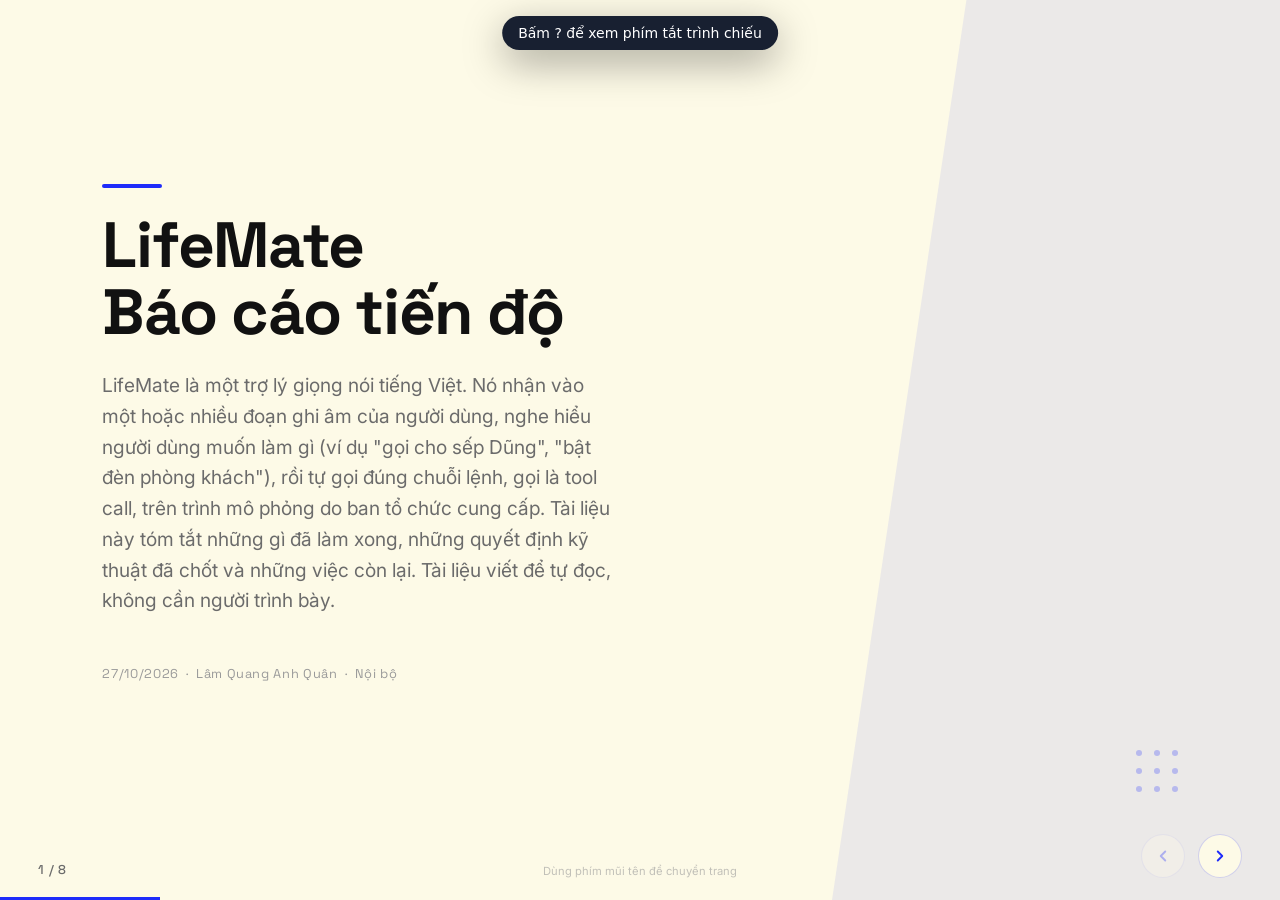
==== docs/slides/progress-2026-10-27/index.html @ 3e025b57 "docs: progress deck 2026-10-27 (blue-professional, 8 slides) with three Archify diagrams: system arc" ====
<!DOCTYPE html>
<html lang="vi">
<head>
<meta name="deck-kit-tools" content="/home/lqaq/.agents/skills/deck-kit/scripts">
  <meta charset="UTF-8">
  <meta name="viewport" content="width=device-width, initial-scale=1.0">
  <title>LifeMate: báo cáo tiến độ</title>
  <link rel="preconnect" href="https://fonts.googleapis.com">
  <link rel="preconnect" href="https://fonts.gstatic.com" crossorigin>
  <link href="https://fonts.googleapis.com/css2?family=Space+Grotesk:wght@300;400;500;600;700&family=Inter:wght@300;400;500;600&display=swap" rel="stylesheet">

  <style>
    :root {
      --bg: #fdfae7;
      --primary: #1e2bfa;
      --text: #111111;
      --text-muted: #6b6b6b;
      --text-light: #9a9a9a;
      --accent-light: rgba(30, 43, 250, 0.08);
      --accent-medium: rgba(30, 43, 250, 0.15);
      --border: rgba(30, 43, 250, 0.2);
      --card-bg: rgba(30, 43, 250, 0.04);
    }

    * {
      margin: 0;
      padding: 0;
      box-sizing: border-box;
    }

    html, body {
      width: 100%;
      height: 100%;
      overflow: hidden;
      font-family: 'Inter', sans-serif;
      background: var(--bg);
      color: var(--text);
    }

    /* Slide container */
    .deck {
      width: 100vw;
      height: 100vh;
      position: relative;
      overflow: hidden;
    }

    .slide {
      position: absolute;
      top: 0;
      left: 0;
      width: 100vw;
      height: 100vh;
      display: flex;
      flex-direction: column;
      /* Asymmetric padding: extra bottom space to clear the fixed
         slide-counter (left) and nav-controls (right). Without this,
         cards/grids that fill slide-content overlap the nav chrome. */
      padding: 3.5vw 4vw 8.5vh 4vw;
      opacity: 0;
      pointer-events: none;
      transform: translateX(40px);
      transition: opacity 0.5s ease, transform 0.5s ease;
      overflow: hidden;
    }

    .slide.active {
      opacity: 1;
      pointer-events: all;
      transform: translateX(0);
      z-index: 10;
    }

    .slide.prev {
      transform: translateX(-40px);
    }

    /* Typography */
    h1, h2, h3, h4 {
      font-family: 'Space Grotesk', sans-serif;
      font-weight: 600;
      line-height: 1.1;
      letter-spacing: -0.02em;
    }

    h1 {
      font-size: clamp(2.8rem, 5vw, 4.2rem);
      font-weight: 700;
    }

    h2 {
      font-size: clamp(1.8rem, 3vw, 2.6rem);
      margin-bottom: 1.5rem;
    }

    h3 {
      font-size: clamp(1.1rem, 1.8vw, 1.5rem);
      font-weight: 500;
      line-height: 1.3;
    }

    h4 {
      font-size: clamp(0.85rem, 1.2vw, 1rem);
      font-weight: 600;
      text-transform: uppercase;
      letter-spacing: 0.08em;
      color: var(--primary);
    }

    p, li {
      font-size: clamp(0.85rem, 1.1vw, 1.05rem);
      line-height: 1.6;
      color: var(--text-muted);
    }

    /* Slide header bar */
    .slide-header {
      display: flex;
      align-items: center;
      justify-content: space-between;
      margin-bottom: 2.5vh;
      flex-shrink: 0;
    }

    .slide-header h4 {
      margin: 0;
    }

    .slide-header .tag {
      font-family: 'Space Grotesk', sans-serif;
      font-size: 0.75rem;
      font-weight: 500;
      color: var(--primary);
      background: var(--accent-light);
      padding: 0.35rem 0.9rem;
      border-radius: 100px;
    }

    /* Slide content area */
    .slide-content {
      flex: 1;
      display: flex;
      flex-direction: column;
      min-height: 0;
    }

    /* Navigation */
    .nav-controls {
      position: fixed;
      bottom: 2.5vh;
      right: 3vw;
      display: flex;
      align-items: center;
      gap: 0.8rem;
      z-index: 100;
    }

    .nav-btn {
      width: 44px;
      height: 44px;
      border-radius: 50%;
      border: 1.5px solid var(--border);
      background: var(--bg);
      color: var(--primary);
      cursor: pointer;
      display: flex;
      align-items: center;
      justify-content: center;
      transition: all 0.2s ease;
      font-size: 1.1rem;
    }

    .nav-btn:hover {
      background: var(--primary);
      color: var(--bg);
      border-color: var(--primary);
    }

    .nav-btn:disabled {
      opacity: 0.3;
      cursor: not-allowed;
    }

    .slide-counter {
      font-family: 'Space Grotesk', sans-serif;
      font-size: 0.8rem;
      font-weight: 500;
      color: var(--text-muted);
      letter-spacing: 0.05em;
      position: fixed;
      bottom: 2.5vh;
      left: 3vw;
      z-index: 100;
    }

    .progress-bar {
      position: fixed;
      bottom: 0;
      left: 0;
      height: 3px;
      background: var(--primary);
      transition: width 0.4s ease;
      z-index: 100;
    }

    /* Decorative elements */
    .accent-line {
      width: 60px;
      height: 4px;
      background: var(--primary);
      border-radius: 2px;
      margin-bottom: 1.5rem;
    }

    .accent-dot {
      width: 8px;
      height: 8px;
      background: var(--primary);
      border-radius: 50%;
      display: inline-block;
    }

    /* ============================================================
       LAYOUT 1: Cover / Title Slide
       ============================================================ */
    .layout-cover {
      justify-content: center;
      align-items: flex-start;
      padding-left: 8vw;
    }

    .layout-cover h1 {
      max-width: 55vw;
      margin-bottom: 1.5rem;
      line-height: 1.05;
    }

    .layout-cover .subtitle {
      font-size: clamp(1rem, 1.5vw, 1.25rem);
      color: var(--text-muted);
      max-width: 40vw;
      margin-bottom: 3rem;
      font-weight: 400;
    }

    .layout-cover .meta {
      font-family: 'Space Grotesk', sans-serif;
      font-size: 0.8rem;
      color: var(--text-light);
      letter-spacing: 0.05em;
    }

    .layout-cover .cover-decoration {
      position: absolute;
      top: 0;
      right: 0;
      width: 35vw;
      height: 100vh;
      background: var(--accent-light);
      clip-path: polygon(30% 0, 100% 0, 100% 100%, 0% 100%);
    }

    .layout-cover .cover-dots {
      position: absolute;
      bottom: 12vh;
      right: 8vw;
      display: grid;
      grid-template-columns: repeat(3, 1fr);
      gap: 12px;
      opacity: 0.25;
    }

    .layout-cover .cover-dots .dot {
      width: 6px;
      height: 6px;
      background: var(--primary);
      border-radius: 50%;
    }

    /* ============================================================
       LAYOUT 2: Agenda / Table of Contents
       ============================================================ */
    .layout-agenda .agenda-grid {
      display: grid;
      grid-template-columns: repeat(2, 1fr);
      grid-template-rows: repeat(3, 1fr);
      gap: 1rem 3rem;
      margin-top: 1rem;
      flex: 1;
      min-height: 0;
    }

    .agenda-item {
      display: flex;
      gap: 1.2rem;
      align-items: center;
      padding: 1rem 1.2rem;
      border-radius: 12px;
      transition: background 0.2s ease;
      border-bottom: 1px solid var(--border);
    }

    .agenda-item:hover {
      background: var(--card-bg);
    }

    .agenda-num {
      font-family: 'Space Grotesk', sans-serif;
      font-size: 1.8rem;
      font-weight: 700;
      color: var(--primary);
      line-height: 1;
      min-width: 36px;
    }

    .agenda-item h3 {
      margin-bottom: 0.3rem;
      font-size: clamp(1rem, 1.4vw, 1.2rem);
    }

    .agenda-item p {
      font-size: clamp(0.8rem, 1vw, 0.95rem);
      line-height: 1.5;
    }

    /* ============================================================
       LAYOUT 3: Key Metrics (3 large callouts)
       Cards size to their content; the row centers vertically
       inside the remaining slide-content area.
       ============================================================ */
    .layout-metrics .slide-content {
      justify-content: flex-start;
    }

    .layout-metrics .metrics-row {
      display: grid;
      grid-template-columns: repeat(3, 1fr);
      gap: 1.5rem;
      margin-top: 0.5rem;
      align-items: stretch;
    }

    .metric-card {
      display: flex;
      flex-direction: column;
      gap: 0.7rem;
      padding: 1.5rem 1.6rem;
      border-radius: 14px;
      border: 1.5px solid var(--border);
      background: var(--card-bg);
    }

    .metric-card .metric-value {
      font-family: 'Space Grotesk', sans-serif;
      font-size: clamp(2.2rem, 3.4vw, 3rem);
      font-weight: 700;
      color: var(--primary);
      line-height: 1;
    }

    .metric-card .metric-label {
      font-size: clamp(0.95rem, 1.3vw, 1.1rem);
      font-weight: 600;
      color: var(--text);
      line-height: 1.3;
    }

    .metric-card .metric-desc {
      font-size: clamp(0.78rem, 0.95vw, 0.9rem);
      color: var(--text-muted);
      line-height: 1.5;
    }

    .metric-card .metric-supports {
      list-style: none;
      display: flex;
      flex-direction: column;
      gap: 0.45rem;
      margin: 0.2rem 0 0;
      padding: 0.7rem 0 0;
      border-top: 1px solid var(--border);
    }

    .metric-card .metric-supports li {
      font-size: clamp(0.75rem, 0.9vw, 0.85rem);
      color: var(--text-muted);
      padding-left: 1rem;
      position: relative;
      line-height: 1.45;
    }

    .metric-card .metric-supports li::before {
      content: '—';
      position: absolute;
      left: 0;
      color: var(--text-light);
    }

    .metric-card .metric-change {
      display: inline-flex;
      align-items: center;
      gap: 0.3rem;
      font-family: 'Space Grotesk', sans-serif;
      font-size: 0.78rem;
      font-weight: 600;
      margin-top: 0.3rem;
    }

    .metric-change.positive { color: #059669; }
    .metric-change.negative { color: #dc2626; }

    /* ============================================================
       LAYOUT 4: Data Dashboard (6 stat grid)
       Cells have natural height with stat at top + name + small
       context line. Grid is auto-sized; the row stays in the upper
       portion of slide-content with the bottom-padding reserved
       for nav chrome.
       ============================================================ */
    .layout-dashboard .slide-content {
      justify-content: flex-start;
    }

    .layout-dashboard .stats-grid {
      display: grid;
      grid-template-columns: repeat(3, 1fr);
      gap: 1.2rem;
      margin-top: 0.5rem;
    }

    .stat-cell {
      display: flex;
      flex-direction: column;
      gap: 0.5rem;
      padding: 1.4rem 1.5rem;
      border-radius: 12px;
      background: var(--card-bg);
      border: 1px solid var(--border);
    }

    .stat-cell .stat-top {
      display: flex;
      align-items: baseline;
      gap: 0.5rem;
    }

    .stat-cell .stat-num {
      font-family: 'Space Grotesk', sans-serif;
      font-size: clamp(1.6rem, 2.4vw, 2.1rem);
      font-weight: 700;
      color: var(--primary);
      line-height: 1;
    }

    .stat-cell .stat-unit {
      font-size: 0.8rem;
      color: var(--text-light);
      font-weight: 500;
    }

    .stat-cell .stat-name {
      font-size: clamp(0.85rem, 1vw, 0.95rem);
      color: var(--text);
      line-height: 1.35;
      font-weight: 500;
    }

    .stat-cell .stat-context {
      font-size: 0.75rem;
      color: var(--text-light);
      line-height: 1.4;
      padding-top: 0.4rem;
      border-top: 1px solid var(--border);
    }

    /* ============================================================
       LAYOUT 5: Two Column Split
       Left = numbered insight list, Right = pull-quote + supporting
       stats. Both columns size to their content with natural rhythm
       (gap-based spacing, no forced height-distribution).
       ============================================================ */
    .layout-split .slide-content {
      justify-content: flex-start;
    }

    .layout-split .split-body {
      display: grid;
      grid-template-columns: 1.05fr 1fr;
      gap: 3.5rem;
      margin-top: 0.5rem;
    }

    .split-left, .split-right {
      display: flex;
      flex-direction: column;
      gap: 1.4rem;
    }

    .split-right {
      padding-left: 2.5rem;
      border-left: 2px solid var(--border);
    }

    .insight-list {
      list-style: none;
      display: flex;
      flex-direction: column;
      gap: 1.1rem;
      margin: 0;
      counter-reset: insight;
    }

    .insight-list li {
      position: relative;
      padding-left: 2.6rem;
      font-size: clamp(0.88rem, 1.05vw, 1rem);
      color: var(--text);
      line-height: 1.55;
      counter-increment: insight;
    }

    .insight-list li::before {
      content: counter(insight, decimal-leading-zero);
      position: absolute;
      left: 0;
      top: 0;
      font-family: 'Space Grotesk', sans-serif;
      font-size: 0.78rem;
      font-weight: 600;
      color: var(--primary);
      letter-spacing: 0.05em;
      line-height: 1.7;
    }

    .split-highlight {
      font-family: 'Space Grotesk', sans-serif;
      font-size: clamp(1.15rem, 1.55vw, 1.5rem);
      font-weight: 500;
      color: var(--text);
      line-height: 1.4;
      padding: 1.3rem 1.5rem;
      background: var(--accent-light);
      border-radius: 12px;
      border-left: 4px solid var(--primary);
    }

    .split-highlight cite {
      display: block;
      margin-top: 0.7rem;
      font-style: normal;
      font-size: 0.78rem;
      font-weight: 500;
      color: var(--text-muted);
      letter-spacing: 0.04em;
      text-transform: uppercase;
    }

    .mini-stat-row {
      display: grid;
      grid-template-columns: repeat(3, 1fr);
      gap: 1rem;
      padding-top: 0.4rem;
    }

    .mini-stat {
      padding: 0.9rem 1rem;
      border-radius: 10px;
      background: var(--card-bg);
      border: 1px solid var(--border);
    }

    .mini-stat .mini-val {
      font-family: 'Space Grotesk', sans-serif;
      font-size: 1.5rem;
      font-weight: 700;
      color: var(--primary);
      line-height: 1;
    }

    .mini-stat .mini-label {
      font-size: 0.72rem;
      color: var(--text-muted);
      margin-top: 0.4rem;
      line-height: 1.35;
    }

    /* ============================================================
       LAYOUT 6: Horizontal Bar Ranking
       ============================================================ */
    .layout-bars .bars-container {
      flex: 1;
      display: flex;
      flex-direction: column;
      justify-content: center;
      gap: 0.8rem;
      margin-top: 0.5rem;
    }

    .bar-item {
      display: grid;
      grid-template-columns: minmax(180px, 30%) 1fr auto;
      align-items: center;
      gap: 1rem;
      padding: 0.6rem 0;
    }

    .bar-label {
      font-size: clamp(0.8rem, 1.1vw, 1rem);
      color: var(--text);
      font-weight: 500;
      line-height: 1.3;
    }

    .bar-track {
      height: 28px;
      background: var(--accent-light);
      border-radius: 6px;
      overflow: hidden;
      position: relative;
    }

    .bar-fill {
      height: 100%;
      background: var(--primary);
      border-radius: 6px;
      transition: width 0.8s ease;
    }

    .bar-pct {
      font-family: 'Space Grotesk', sans-serif;
      font-size: 0.95rem;
      font-weight: 600;
      color: var(--primary);
      min-width: 45px;
      text-align: right;
    }

    .bar-note {
      font-size: 0.75rem;
      color: var(--text-light);
      margin-top: 0.2rem;
    }

    /* ============================================================
       LAYOUT 7: Quote / Highlight
       ============================================================ */
    .layout-quote {
      justify-content: center;
      align-items: center;
      text-align: center;
    }

    .layout-quote .quote-mark {
      font-family: 'Space Grotesk', sans-serif;
      font-size: 8rem;
      font-weight: 700;
      color: var(--primary);
      opacity: 0.15;
      line-height: 0.5;
      margin-bottom: 1rem;
    }

    .layout-quote blockquote {
      font-family: 'Space Grotesk', sans-serif;
      font-size: clamp(1.6rem, 2.8vw, 2.4rem);
      font-weight: 500;
      line-height: 1.35;
      color: var(--text);
      max-width: 65vw;
      margin-bottom: 2rem;
    }

    .layout-quote .quote-source {
      font-size: clamp(0.85rem, 1.1vw, 1rem);
      color: var(--text-muted);
    }

    .layout-quote .quote-source strong {
      color: var(--text);
      font-weight: 600;
    }

    .layout-quote .quote-decoration {
      position: absolute;
      top: 10vh;
      left: 5vw;
      width: 80px;
      height: 80px;
      border: 2px solid var(--border);
      border-radius: 50%;
    }

    .layout-quote .quote-decoration-2 {
      position: absolute;
      bottom: 12vh;
      right: 6vw;
      width: 60px;
      height: 60px;
      background: var(--accent-light);
      border-radius: 50%;
    }

    /* ============================================================
       LAYOUT 8: Timeline / Process Flow
       ============================================================ */
    .layout-timeline .timeline-track {
      display: flex;
      gap: 1.5rem;
      flex: 1;
      align-items: center;
      justify-content: center;
      margin-top: 0.5rem;
    }

    .timeline-step {
      flex: 1;
      display: flex;
      flex-direction: column;
      align-items: center;
      text-align: center;
      position: relative;
    }

    .timeline-step:not(:last-child)::after {
      content: '';
      position: absolute;
      top: 28px;
      right: -0.75rem;
      width: 1.5rem;
      height: 2px;
      background: var(--border);
    }

    .step-circle {
      width: 56px;
      height: 56px;
      border-radius: 50%;
      background: var(--primary);
      color: var(--bg);
      display: flex;
      align-items: center;
      justify-content: center;
      font-family: 'Space Grotesk', sans-serif;
      font-size: 1.3rem;
      font-weight: 700;
      margin-bottom: 1.2rem;
      flex-shrink: 0;
    }

    .timeline-step:nth-child(2) .step-circle { opacity: 0.85; }
    .timeline-step:nth-child(3) .step-circle { opacity: 0.7; }
    .timeline-step:nth-child(4) .step-circle { opacity: 0.55; }

    .step-title {
      font-family: 'Space Grotesk', sans-serif;
      font-size: clamp(0.95rem, 1.4vw, 1.15rem);
      font-weight: 600;
      color: var(--text);
      margin-bottom: 0.4rem;
    }

    .step-desc {
      font-size: clamp(0.75rem, 1vw, 0.9rem);
      color: var(--text-muted);
      line-height: 1.5;
      max-width: 220px;
    }

    /* ============================================================
       LAYOUT 9: Detailed Analysis (bullets with sub-items)
       ============================================================ */
    .layout-detail .detail-body {
      display: grid;
      grid-template-columns: repeat(2, 1fr);
      gap: 2rem 3rem;
      flex: 1;
      margin-top: 0.5rem;
      overflow: hidden;
    }

    .detail-col {
      display: flex;
      flex-direction: column;
      gap: 1.2rem;
    }

    .detail-block {
      padding: 1rem 1.2rem;
      border-radius: 10px;
      background: var(--card-bg);
      border: 1px solid var(--border);
    }

    .detail-block h3 {
      font-size: clamp(0.95rem, 1.3vw, 1.1rem);
      margin-bottom: 0.6rem;
      color: var(--text);
    }

    .detail-block ul {
      list-style: none;
      margin: 0;
      padding: 0;
    }

    .detail-block ul li {
      position: relative;
      padding-left: 1.1rem;
      padding-bottom: 0.4rem;
      font-size: clamp(0.78rem, 1vw, 0.9rem);
      line-height: 1.5;
    }

    .detail-block ul li::before {
      content: '';
      position: absolute;
      left: 0;
      top: 0.55rem;
      width: 5px;
      height: 5px;
      border-radius: 50%;
      background: var(--primary);
    }

    .detail-block ul li:last-child {
      padding-bottom: 0;
    }

    /* ============================================================
       LAYOUT 10: Closing / CTA
       ============================================================ */
    .layout-closing {
      justify-content: center;
      align-items: center;
      text-align: center;
    }

    .layout-closing h1 {
      margin-bottom: 1rem;
    }

    .layout-closing .closing-sub {
      font-size: clamp(1rem, 1.5vw, 1.3rem);
      color: var(--text-muted);
      max-width: 45vw;
      margin-bottom: 2.5rem;
    }

    .layout-closing .cta-btn {
      display: inline-block;
      font-family: 'Space Grotesk', sans-serif;
      font-size: 0.95rem;
      font-weight: 600;
      color: var(--bg);
      background: var(--primary);
      padding: 0.9rem 2.2rem;
      border-radius: 100px;
      text-decoration: none;
      letter-spacing: 0.02em;
      transition: transform 0.2s ease, box-shadow 0.2s ease;
    }

    .layout-closing .cta-btn:hover {
      transform: translateY(-2px);
      box-shadow: 0 8px 24px rgba(30, 43, 250, 0.25);
    }

    .layout-closing .closing-contact {
      margin-top: 3rem;
      font-size: 0.85rem;
      color: var(--text-light);
    }

    .layout-closing .closing-decoration {
      position: absolute;
      top: 50%;
      left: 50%;
      transform: translate(-50%, -50%);
      width: 500px;
      height: 500px;
      border: 1px solid var(--border);
      border-radius: 50%;
      opacity: 0.4;
      pointer-events: none;
    }

    .layout-closing .closing-decoration-2 {
      position: absolute;
      top: 50%;
      left: 50%;
      transform: translate(-50%, -50%);
      width: 360px;
      height: 360px;
      border: 1px solid var(--border);
      border-radius: 50%;
      opacity: 0.3;
      pointer-events: none;
    }

    /* Keyboard hint */
    .keyboard-hint {
      position: fixed;
      bottom: 2.5vh;
      left: 50%;
      transform: translateX(-50%);
      font-size: 0.7rem;
      color: var(--text-light);
      z-index: 100;
      opacity: 0.6;
    }

    /* Responsive adjustments for very small heights */
    @media (max-height: 700px) {
      .slide { padding: 2.5vh 3vw; }
      .layout-agenda .agenda-grid { gap: 0.8rem 2rem; }
      .agenda-item { padding: 0.8rem; }
      .metric-card { padding: 1rem; }
      .layout-bars .bars-container { gap: 0.5rem; }
      .bar-item { padding: 0.4rem 0; }
      .detail-block { padding: 0.8rem 1rem; }
    }

    /* Diagram slides: an embedded Archify page inside a card, same border/radius as metric cards */
    .layout-diagram .diagram-body {
      flex: 1;
      display: grid;
      grid-template-columns: 1.45fr 2.55fr;
      gap: 1.5rem;
      min-height: 0;
      margin-top: 0.3rem;
    }
    .layout-diagram .diagram-notes {
      display: flex;
      flex-direction: column;
      gap: 0.9rem;
      min-height: 0;
      overflow: hidden;
    }
    .layout-diagram .diagram-notes .detail-block { padding: 0.9rem 1.1rem; }
    .layout-diagram .diagram-notes h3 { margin: 0 0 0.35rem; }
    .layout-diagram .diagram-notes ul { margin: 0; padding-left: 1.1rem; }
    .layout-diagram .diagram-notes li { font-size: 0.88rem; line-height: 1.55; color: var(--text-muted); margin-bottom: 0.45rem; }
    .layout-diagram .diagram-notes p { font-size: 0.88rem; line-height: 1.55; color: var(--text-muted); margin: 0 0 0.5rem; }
    .layout-diagram .diagram-frame {
      border-radius: 14px;
      border: 1.5px solid var(--border);
      background: #fff;
      overflow: hidden;
      min-height: 0;
      display: flex;
      flex-direction: column;
    }
    .layout-diagram .diagram-frame .frame-scale { flex: 1; position: relative; min-height: 0; overflow: hidden; }
    /* Zoom the embedded page out so the whole diagram fits the card (page renders at 1/0.72 size, then scaled down). */
    .layout-diagram .diagram-frame iframe {
      position: absolute; top: 0; left: 0;
      --z: 0.72;
      width: calc(100% / var(--z)); height: calc(100% / var(--z));
      border: 0; transform: scale(var(--z)); transform-origin: top left;
    }
    .layout-diagram .diagram-caption {
      font-family: 'Space Grotesk', sans-serif;
      font-size: 0.72rem;
      letter-spacing: 0.06em;
      text-transform: uppercase;
      color: var(--primary);
      padding: 0.5rem 0.9rem;
      border-top: 1.5px solid var(--border);
      background: var(--card-bg);
    }
  </style>
</head>
<body>

  <div class="deck">

    <!-- SLIDE 1: Bìa -->
    <div class="slide layout-cover active" data-title="Bìa" data-sec="Mở đầu">
      <div class="cover-decoration"></div>
      <div class="cover-dots">
        <div class="dot"></div><div class="dot"></div><div class="dot"></div>
        <div class="dot"></div><div class="dot"></div><div class="dot"></div>
        <div class="dot"></div><div class="dot"></div><div class="dot"></div>
      </div>
      <div class="accent-line"></div>
      <h1>LifeMate<br>Báo cáo tiến độ</h1>
      <p class="subtitle">LifeMate là một trợ lý giọng nói tiếng Việt. Nó nhận vào một hoặc nhiều đoạn ghi âm của người dùng, nghe hiểu người dùng muốn làm gì (ví dụ "gọi cho sếp Dũng", "bật đèn phòng khách"), rồi tự gọi đúng chuỗi lệnh, gọi là tool call, trên trình mô phỏng do ban tổ chức cung cấp. Tài liệu này tóm tắt những gì đã làm xong, những quyết định kỹ thuật đã chốt và những việc còn lại. Tài liệu viết để tự đọc, không cần người trình bày.</p>
      <p class="meta">27/10/2026 &nbsp;&middot;&nbsp; Lâm Quang Anh Quân &nbsp;&middot;&nbsp; Nội bộ</p>
      <aside class="notes">Deck để đọc. Ba sơ đồ trong deck là trang HTML tương tác: cuộn, click vào ô để xem mã nguồn, nút Live/Still để tắt chuyển động.</aside>
    </div>

    <!-- SLIDE 2: Tóm tắt -->
    <div class="slide layout-metrics" data-title="Tóm tắt tình hình" data-sec="Mở đầu">
      <div class="slide-header">
        <h4>Tóm tắt</h4>
        <span class="tag">Tình hình đến 27/10</span>
      </div>
      <div class="slide-content">
        <h2>Phần mềm đã chạy được trọn vẹn từ đầu đến cuối; những việc cần máy có GPU thì chưa làm</h2>
        <div class="metrics-row">
          <div class="metric-card">
            <div class="metric-value">100 / 100</div>
            <div class="metric-label">Điểm bài chạy thử (smoke test) với mô hình ngôn ngữ giả</div>
            <div class="metric-desc">Chúng tôi đã cho 30 mẫu chạy qua toàn bộ đường ống: đọc dữ liệu, dựng lời nhắc (prompt), gọi tool trên trình mô phỏng, rồi chấm điểm. Ở bước này mô hình ngôn ngữ được thay bằng một "mô hình giả" luôn trả lời đúng đáp án. Kết quả 100 điểm chứng minh mọi đoạn ống nối với nhau không rò rỉ; nó chưa nói gì về chất lượng của mô hình thật.</div>
            <ul class="metric-supports">
              <li>171 bài kiểm thử tự động chạy xanh trên máy thường, không cần GPU.</li>
              <li>Cách chấm điểm được viết lại giống hệt ban tổ chức: so khớp trạng thái cuối (hash) và độ trùng của các tool call (F1).</li>
              <li>Mỗi mẫu chạy đều được ghi lại đầy đủ: từng bước suy nghĩ, thời gian, số token.</li>
            </ul>
            <div class="metric-change positive"><span>&#10003;</span> Đã xong và đã gộp vào nhánh chính của kho mã</div>
          </div>
          <div class="metric-card">
            <div class="metric-value">2 mô hình</div>
            <div class="metric-label">Đã chọn xong và ghim đúng phiên bản</div>
            <div class="metric-desc">Phần "nghe" dùng PhoWhisper-medium, một mô hình nhận dạng giọng nói (ASR) được huấn luyện riêng cho tiếng Việt, cỡ 0,77 tỷ tham số. Phần "hiểu và quyết định" dùng Qwen3-4B-Instruct-2507, một mô hình ngôn ngữ lớn (LLM) cỡ 4,02 tỷ tham số. Cộng lại dưới mức trần 6 tỷ tham số mà luật thi cho phép.</div>
            <ul class="metric-supports">
              <li>Cả hai đều có giấy phép mã nguồn mở, dùng được trong cuộc thi.</li>
              <li>Chọn bản LLM không có chế độ "suy nghĩ dài" để thời gian trả lời đoán trước được và giữ dưới 30 giây mỗi mẫu.</li>
              <li>Đã khoanh vùng hai mô hình ASR nhỏ hơn làm phương án dự phòng, sẽ so sánh khi có GPU.</li>
            </ul>
            <div class="metric-change positive"><span>&#10003;</span> Lý do chọn ghi đầy đủ trong tài liệu docs/approach.md</div>
          </div>
          <div class="metric-card">
            <div class="metric-value">0 lần</div>
            <div class="metric-label">Số lần đã chạy thật trên máy có GPU</div>
            <div class="metric-desc">Máy phát triển hiện tại không có GPU, nên tất cả những gì liên quan đến mô hình thật mới chỉ được viết, chưa được chạy. Cụ thể là: script huấn luyện, notebook cho Kaggle và Colab, hồ sơ cấu hình cho máy thuê RunPod, và Dockerfile để đóng gói nộp bài. Tất cả đã qua kiểm thử ở mức "không có GPU", nhưng chưa có lần nào chạy với mô hình thật.</div>
            <ul class="metric-supports">
              <li>Chưa đo thời gian nghe thật của ASR và số token của lời nhắc trên dữ liệu thật.</li>
              <li>Chưa huấn luyện thêm (fine-tune) mô hình ngôn ngữ lần nào.</li>
              <li>Chưa build Docker và chưa nộp bài trên tập public test.</li>
            </ul>
            <div class="metric-change negative"><span>&#8226;</span> Hạn nộp public test là ngày 05/11</div>
          </div>
        </div>
      </div>
      <aside class="notes">Ba con số quan trọng nhất: đường ống đã chạy được, mô hình đã chọn, GPU chưa chạy.</aside>
    </div>

    <!-- SLIDE 3: Sơ đồ toàn hệ thống -->
    <div class="slide layout-diagram" data-title="Toàn hệ thống" data-sec="Kiến trúc">
      <div class="slide-header">
        <h4>Kiến trúc</h4>
        <span class="tag">Sơ đồ 1 / 3</span>
      </div>
      <div class="slide-content">
        <h2>Toàn hệ thống gồm ba vùng việc, và một trình mô phỏng của ban tổ chức nằm ở giữa</h2>
        <div class="diagram-body">
          <div class="diagram-notes">
            <div class="detail-block">
              <h3>Sơ đồ này nói gì</h3>
              <p>Mỗi ô là một thành phần phần mềm, màu ô cho biết vai trò (chú thích màu nằm ở cuối sơ đồ). Mũi tên nối hai ô có nghĩa là "ô này gọi ô kia", không phải hướng dữ liệu chảy. Ví dụ mũi tên từ Agent đến ASR nghĩa là Agent gọi ASR để nhờ chuyển âm thanh thành chữ, rồi nhận chữ về; ASR không tự chạy.</p>
              <ul>
                <li><strong>Vùng "Pha chạy" (khung trên):</strong> đây là đường đi khi chấm bài. Dữ liệu của ban tổ chức đi vào qua CLI (lệnh chạy từ dòng lệnh), Factory lắp ráp các bộ phận theo file cấu hình, Runner lặp qua từng mẫu, Agent xử lý một mẫu, và RunStore ghi kết quả ra đĩa. Ba ô phía trên (PromptBuilder, ASR, LLM) là công cụ mà Agent gọi.</li>
                <li><strong>Ô "ToolEnv" (giữa, màu đỏ):</strong> trình mô phỏng của ban tổ chức, nơi các lệnh như "gọi điện", "bật đèn" được thực thi giả lập. Với mỗi mẫu, chúng tôi mở một bản mô phỏng mới tinh và luôn kiểm tra tính hợp lệ (validate) trước khi gọi thật (call), đúng như luật thi.</li>
                <li><strong>Vùng "Pha huấn luyện" (dưới trái):</strong> các bước tạo dữ liệu và huấn luyện thêm mô hình. Vùng này dùng lại chính mã của pha chạy để chấm điểm, nên kết quả huấn luyện và kết quả chấm bài luôn nhất quán.</li>
                <li><strong>Vùng "Nộp bài" (dưới phải):</strong> Docker lấy trọng số mô hình đã chọn và trọng số gốc từ Hugging Face, đóng gói lại để chạy hoàn toàn ngoại tuyến.</li>
              </ul>
            </div>
          </div>
          <div class="diagram-frame">
            <div class="frame-scale"><iframe src="diagrams/system.html" title="Sơ đồ toàn hệ thống LifeMate" loading="eager"></iframe></div>
            <div class="diagram-caption">Sơ đồ kiến trúc dựng từ mã nguồn tại commit 46c8923. Click vào một ô để xem file và dòng mã. Mở diagrams/system.html để xem toàn màn hình.</div>
          </div>
        </div>
      </div>
      <aside class="notes">Sơ đồ tương tác. Trong deck nó bị thu nhỏ; mở file diagrams/system.html để xem rộng hơn.</aside>
    </div>

    <!-- SLIDE 4: Một mẫu chạy qua Agent -->
    <div class="slide layout-diagram" data-title="Một mẫu chạy qua Agent" data-sec="Kiến trúc">
      <div class="slide-header">
        <h4>Pha chạy</h4>
        <span class="tag">Sơ đồ 2 / 3</span>
      </div>
      <div class="slide-content">
        <h2>Một mẫu đi từ file âm thanh đến danh sách tool call như thế nào</h2>
        <div class="diagram-body">
          <div class="diagram-notes">
            <div class="detail-block">
              <h3>Đọc sơ đồ từ trái sang phải, theo ba giai đoạn</h3>
              <p>Mỗi làn ngang là một thành phần; mỗi ô là một bước. Đường đậm là đường đi chính của một mẫu.</p>
              <ul>
                <li><strong>Giai đoạn 1, chuẩn bị:</strong> Runner mở một trình mô phỏng (ToolEnv) mới cho mẫu này. ASR nghe tất cả các file âm thanh của mẫu và chuyển thành chữ. PromptBuilder gom ba thứ thành một lời nhắc (prompt) cho LLM: bản mô tả các tool mà mô phỏng cho phép (đã rút gọn vì bản gốc rất dài), ngữ cảnh của mẫu (danh bạ, thiết bị trong nhà), và lịch sử hội thoại. Lời nhắc phải dưới 16.000 token, nếu vượt thì tự động rút bớt.</li>
                <li><strong>Giai đoạn 2, vòng lặp (thường 3 đến 6 lần):</strong> LLM đọc lời nhắc và trả về đúng một đoạn JSON theo khuôn mẫu định sẵn, mô tả tool cần gọi và tham số. Agent đọc JSON đó. Trước khi gọi mô phỏng, GuardChain (chuỗi bốn bộ chặn) kiểm tra: tool có được phép không, tham số có đúng kiểu không, có gọi trùng lệnh ghi không, có hỏi người dùng rồi mà vẫn làm tiếp không. Nếu bị chặn, Agent báo lỗi lại cho LLM để nó sửa, không chạm vào mô phỏng. Nếu qua, ToolEnv thực thi và trả kết quả; kết quả được ghép vào hội thoại rồi hỏi LLM bước tiếp theo.</li>
                <li><strong>Giai đoạn 3, kết thúc:</strong> khi LLM trả "done" (hoặc gọi tool hỏi người dùng), Agent lấy từ ToolEnv danh sách tool call đã thực hiện và mã băm trạng thái cuối, gói lại thành SampleResult. Runner ghi nó vào trace.jsonl; cuối cùng toàn bộ trace được gom thành file nộp bài submission.jsonl.</li>
              </ul>
            </div>
          </div>
          <div class="diagram-frame">
            <div class="frame-scale"><iframe style="--z: 0.6" src="diagrams/agent.html" title="Workflow một mẫu chạy qua Agent" loading="eager"></iframe></div>
            <div class="diagram-caption">Sơ đồ workflow, mỗi làn ngang là một thành phần. Mở diagrams/agent.html để xem toàn màn hình.</div>
          </div>
        </div>
      </div>
      <aside class="notes">Nhấn mạnh: guided decoding nên LLM luôn trả JSON hợp lệ; guard chặn trước khi chạm vào simulator. Budget kiểm tra token và 30 giây trước mỗi lần gọi LLM.</aside>
    </div>

    <!-- SLIDE 5: Pha huấn luyện -->
    <div class="slide layout-diagram" data-title="Pha huấn luyện" data-sec="Kiến trúc">
      <div class="slide-header">
        <h4>Pha huấn luyện</h4>
        <span class="tag">Sơ đồ 3 / 3</span>
      </div>
      <div class="slide-content">
        <h2>Huấn luyện thêm mô hình ngôn ngữ theo bảy bước, chọn bản tốt nhất bằng điểm thi thật</h2>
        <div class="diagram-body">
          <div class="diagram-notes">
            <div class="detail-block">
              <h3>Bảy bước trong sơ đồ</h3>
              <ul>
                <li><strong>data:</strong> từ danh sách mẫu huấn luyện đã chia sẵn, sft_data dựng từng cặp "lời nhắc → tool call đúng". Mỗi đáp án được phát lại qua trình mô phỏng để chắc chắn nó thực sự chạy được, không phải chỉ đúng trên giấy.</li>
                <li><strong>train:</strong> huấn luyện bằng QLoRA, nghĩa là nén mô hình gốc xuống 4 bit và chỉ học thêm một lớp nhỏ gắn bên cạnh, nên vừa với GPU T4 miễn phí của Kaggle. Hàm mất mát (loss) chỉ tính trên phần trả lời của trợ lý, không tính trên lời nhắc. Cứ một số bước lại lưu checkpoint để Kaggle hết giờ thì chạy tiếp.</li>
                <li><strong>select và merge:</strong> lấy hai checkpoint có loss thấp nhất trên tập kiểm tra, gộp mỗi bản với mô hình gốc thành một mô hình hoàn chỉnh.</li>
                <li><strong>eval:</strong> với mỗi mô hình gộp, chạy Agent thật trên hai tập kiểm tra (val_seen gồm người dùng đã gặp, val_unseen gồm người dùng chưa gặp) và lấy điểm thi thật. Lý do: loss thấp không đảm bảo điểm cao, vì điểm thi đo trạng thái cuối và tool call chứ không đo xác suất từng từ.</li>
                <li><strong>choose và register:</strong> chọn bản có điểm val_unseen cao nhất, ghi vào sổ đăng ký mô hình kèm cấu hình, điểm số và nhật ký huấn luyện để sau này tra lại được.</li>
              </ul>
              <p><strong>Kế hoạch hai phiên bản:</strong> v1 học trên chữ chuẩn do ban tổ chức cung cấp để học cách gọi tool. v2 học trên chữ do ASR nghe thật, để LLM quen với lỗi nghe (ví dụ "Sếp Dũng" bị nghe thành "Sếp Dung" thì vẫn tìm đúng người). Chỉ huấn luyện thêm ASR nếu sau v2 vẫn mất từ 3 điểm trở lên vì nghe sai.</p>
            </div>
          </div>
          <div class="diagram-frame">
            <div class="frame-scale"><iframe src="diagrams/train.html" title="Workflow pha huấn luyện LLM" loading="eager"></iframe></div>
            <div class="diagram-caption">Workflow của lifemate.train.llm_pipeline; sau mỗi bước ghi tiến độ nên chạy lại được từ chỗ dừng. Mở diagrams/train.html để xem toàn màn hình.</div>
          </div>
        </div>
      </div>
      <aside class="notes">Pipeline ghi pipeline_progress.json sau mỗi stage nên Kaggle hết giờ thì chạy lại từ chỗ dừng.</aside>
    </div>

    <!-- SLIDE 6: Mô hình và quyết định -->
    <div class="slide layout-detail" data-title="Mô hình đã chọn" data-sec="Quyết định">
      <div class="slide-header">
        <h4>Quyết định kỹ thuật</h4>
        <span class="tag">Mô hình và lý do</span>
      </div>
      <div class="slide-content">
        <h2>Chọn mô hình theo ba tiêu chí: vừa luật thi, chạy kịp 30 giây mỗi mẫu, giấy phép sạch</h2>
        <div class="detail-body">
          <div class="detail-col">
            <div class="detail-block">
              <h3>Phần nghe: PhoWhisper-medium của VinAI</h3>
              <ul>
                <li>Đây là bản Whisper được huấn luyện lại riêng cho tiếng Việt, cỡ 0,77 tỷ tham số, giấy phép BSD-3 cho phép dùng tự do.</li>
                <li>Chúng tôi đã đo toàn bộ 6.969 file âm thanh của ban tổ chức: tất cả đều 16 kHz, một kênh, file dài nhất 22 giây. Whisper xử lý từng cửa sổ 30 giây nên không cần cắt khúc hay chuyển đổi định dạng gì thêm.</li>
                <li>Chạy qua thư viện transformers chuẩn, không cần mã tùy biến, nên dễ đóng gói vào Docker.</li>
              </ul>
            </div>
            <div class="detail-block">
              <h3>Phần hiểu và quyết định: Qwen3-4B-Instruct-2507</h3>
              <ul>
                <li>Mô hình ngôn ngữ 4,02 tỷ tham số, giấy phép Apache-2.0, gọi tool tốt và đọc tiếng Việt ổn.</li>
                <li>Chọn bản không có chế độ "suy nghĩ dài" vì ba lý do: thời gian trả lời đoán trước được; phần suy nghĩ không bị ép theo khuôn JSON nên dễ lan man; và dữ liệu huấn luyện của ta không có đoạn suy nghĩ nào để mô hình bắt chước.</li>
                <li>Chạy bằng vLLM với kỹ thuật guided decoding, tức là ép mô hình chỉ được sinh ra JSON đúng khuôn đã khai báo, nên không bao giờ trả về chữ rác.</li>
              </ul>
            </div>
            <div class="detail-block">
              <h3>Phương án dự phòng, sẽ so sánh khi có GPU</h3>
              <ul>
                <li>Qwen3.5-4B: 4,66 tỷ tham số vì có thêm phần nhìn ảnh mà ta không dùng; cần hỏi ban tổ chức xem phần đó có bị tính vào giới hạn không.</li>
                <li>ChunkFormer-CTC-large-vie (110 triệu tham số) và VieGem-ASR (360 triệu): nghe nhanh hơn PhoWhisper nhiều lần nhưng giấy phép chỉ cho dùng phi thương mại, cũng cần hỏi ban tổ chức.</li>
              </ul>
            </div>
          </div>
          <div class="detail-col">
            <div class="detail-block">
              <h3>Những gì đã có sẵn trong mã nguồn</h3>
              <ul>
                <li>Một lệnh chạy duy nhất dùng được trên mọi loại máy: máy phát triển (với mô hình giả), Kaggle, Colab, máy thuê RunPod, và trong Docker. Chỉ cần đổi hồ sơ cấu hình trong thư mục configs/env.</li>
                <li>Bộ chấm điểm viết lại giống ban tổ chức, bộ kiểm tra file nộp bài trước khi nộp, và lệnh in báo cáo dạng bảng cùng biểu đồ loss khi huấn luyện.</li>
                <li>Notebook huấn luyện cho Kaggle và Colab, cùng một script cài đặt một lệnh cho máy thuê RunPod.</li>
              </ul>
            </div>
            <div class="detail-block">
              <h3>Các luật an toàn đang được giữ nghiêm</h3>
              <ul>
                <li>Dữ liệu cuộc thi và kết quả chạy nằm ngoài git; kho GitHub để ở chế độ riêng tư cho đến khi cuộc thi kết thúc.</li>
                <li>Không bao giờ đọc trực tiếp file trạng thái của trình mô phỏng, ngoài đúng một chỗ trong mã được phép.</li>
                <li>Không dùng tập public test để tạo dữ liệu học; token Hugging Face chỉ đọc lúc chạy, không ghi ra file hay log.</li>
              </ul>
            </div>
            <div class="detail-block">
              <h3>Những việc cố ý không làm, và vì sao</h3>
              <ul>
                <li>Không chuẩn hóa chữ (đổi số thành chữ, bỏ dấu câu) vì cả ASR lẫn LLM đều nhắm tới đúng nguyên văn mà ban tổ chức ghi; chuẩn hóa chỉ thêm một chỗ có thể lệch.</li>
                <li>Không viết script sinh giọng nói tổng hợp để huấn luyện ASR cho đến khi số đo cho thấy ASR thực sự là chỗ mất điểm.</li>
              </ul>
            </div>
          </div>
        </div>
      </div>
      <aside class="notes">Nếu người đọc chỉ xem một slide về lý do, là slide này.</aside>
    </div>

    <!-- SLIDE 7: Việc tiếp theo -->
    <div class="slide layout-timeline" data-title="Việc tiếp theo" data-sec="Kế hoạch">
      <div class="slide-header">
        <h4>Kế hoạch</h4>
        <span class="tag">Từ giờ đến 05/11</span>
      </div>
      <div class="slide-content">
        <h2>Bốn việc còn lại phải làm theo đúng thứ tự này, và tất cả đều cần một máy có GPU</h2>
        <div class="timeline-track">
          <div class="timeline-step">
            <div class="step-circle">1</div>
            <div class="step-title">Chạy thật với vLLM lần đầu</div>
            <div class="step-desc">Thuê một máy RunPod có GPU hoặc dùng Kaggle, rồi chạy 30 mẫu thử với mô hình thật. Mục tiêu là lấy số đo: ASR nghe mất bao lâu, lời nhắc dài bao nhiêu token, và 95% số mẫu chạy trong bao nhiêu giây so với mức trần 30 giây. Chưa cần điểm cao, chỉ cần biết hệ thống có kịp giờ hay không.</div>
          </div>
          <div class="timeline-step">
            <div class="step-circle">2</div>
            <div class="step-title">Huấn luyện thêm LLM, bản v1</div>
            <div class="step-desc">Chạy notebook Kaggle lần đầu tiên; có thể phải ghim lại phiên bản của thư viện unsloth và trl nếu bản mới nhất không tương thích. Kết quả là điểm trên tập val_unseen, dùng làm mốc để so với mô hình gốc chưa huấn luyện: nếu điểm không tăng thì phải xem lại dữ liệu trước khi đi tiếp.</div>
          </div>
          <div class="timeline-step">
            <div class="step-circle">3</div>
            <div class="step-title">Bản v2 trên chữ ASR nghe thật, rồi đo lại</div>
            <div class="step-desc">Huấn luyện lại trên chữ do ASR nghe thật thay vì chữ chuẩn, để mô hình chịu được lỗi nghe. Sau đó mới quyết định có cần huấn luyện thêm ASR không, dựa vào hai con số: số điểm mất vì nghe sai, và tỷ lệ nghe sai tên người, tên thiết bị. Làm đúng thứ tự này để không tốn công sửa ASR nếu LLM đã tự bù được.</div>
          </div>
          <div class="timeline-step">
            <div class="step-circle">4</div>
            <div class="step-title">Đóng gói Docker và nộp public test</div>
            <div class="step-desc">Nướng trọng số mô hình vào ảnh Docker, chạy thử ở chế độ hoàn toàn ngoại tuyến (--network none) đúng như lúc chấm, kiểm tra file nộp bài, rồi nộp trước ngày 05/11. Song song, gửi câu hỏi cho ban tổ chức về cách đếm tham số của mô hình có phần nhìn ảnh và về giấy phép phi thương mại.</div>
          </div>
        </div>
      </div>
      <aside class="notes">Thứ tự này cố định: đo trước, sửa sau. Không fine-tune ASR trước khi có số đo của LLM v2.</aside>
    </div>

    <!-- SLIDE 8: Kết -->
    <div class="slide layout-closing" data-title="Kết" data-sec="Kết">
      <div class="closing-decoration"></div>
      <div class="closing-decoration-2"></div>
      <div class="accent-line" style="margin: 0 auto 1.5rem;"></div>
      <h1>Muốn đọc sâu hơn thì xem ở đâu</h1>
      <p class="closing-sub">Mọi quyết định kỹ thuật và lý do đằng sau nằm trong hai tài liệu của kho mã: docs/approach.md (cách tiếp cận, chọn mô hình, kế hoạch huấn luyện và lập luận từ gốc) và docs/SPEC.md (đặc tả chi tiết từng thành phần). Người mới nên bắt đầu từ AGENTS.md, file đó ghi thứ tự đọc và các luật bắt buộc. Ba sơ đồ trong deck này mở được riêng, toàn màn hình, trong thư mục diagrams/.</p>
      <a href="#" class="cta-btn">Kho mã: awun0105/JSON-lifemate (riêng tư)</a>
      <p class="closing-contact">Cập nhật 27/10/2026 &nbsp;&middot;&nbsp; Lâm Quang Anh Quân</p>
      <aside class="notes">Kho mã đang riêng tư; chia sẻ deck này kèm quyền xem kho nếu người đọc cần đối chiếu mã.</aside>
    </div>

  </div>

  <!-- Navigation -->
  <div class="slide-counter"><span id="current">1</span> / <span id="total">8</span></div>
  <div class="keyboard-hint">Dùng phím mũi tên để chuyển trang</div>
  <div class="progress-bar" id="progress"></div>
  <div class="nav-controls">
    <button class="nav-btn" id="prevBtn" onclick="changeSlide(-1)" aria-label="Previous slide">
      <svg width="18" height="18" viewBox="0 0 24 24" fill="none" stroke="currentColor" stroke-width="2.5" stroke-linecap="round" stroke-linejoin="round"><polyline points="15 18 9 12 15 6"></polyline></svg>
    </button>
    <button class="nav-btn" id="nextBtn" onclick="changeSlide(1)" aria-label="Next slide">
      <svg width="18" height="18" viewBox="0 0 24 24" fill="none" stroke="currentColor" stroke-width="2.5" stroke-linecap="round" stroke-linejoin="round"><polyline points="9 18 15 12 9 6"></polyline></svg>
    </button>
  </div>

  <script>
    const slides = document.querySelectorAll('.slide');
    const currentEl = document.getElementById('current');
    const totalEl = document.getElementById('total');
    const progressEl = document.getElementById('progress');
    const prevBtn = document.getElementById('prevBtn');
    const nextBtn = document.getElementById('nextBtn');

    let current = 0;
    // deck-kit.js reads this to drive notes, menu, deep links and print.
    window.deckAdapter = { go: (i) => { current = i; updateSlide(); }, index: () => current };
    const total = slides.length;
    totalEl.textContent = total;

    function updateSlide() {
      slides.forEach((slide, i) => {
        slide.classList.remove('active', 'prev');
        if (i === current) {
          slide.classList.add('active');
        } else if (i < current) {
          slide.classList.add('prev');
        }
      });
      currentEl.textContent = current + 1;
      progressEl.style.width = ((current + 1) / total * 100) + '%';
      prevBtn.disabled = current === 0;
      nextBtn.disabled = current === total - 1;
    }

    function changeSlide(dir) {
      const next = current + dir;
      if (next >= 0 && next < total) {
        current = next;
        updateSlide();
      }
    }

    document.addEventListener('keydown', (e) => {
      if (e.key === 'ArrowRight' || e.key === ' ' || e.key === 'PageDown') {
        e.preventDefault();
        changeSlide(1);
      } else if (e.key === 'ArrowLeft' || e.key === 'PageUp') {
        e.preventDefault();
        changeSlide(-1);
      } else if (e.key === 'Home') {
        e.preventDefault();
        current = 0;
        updateSlide();
      } else if (e.key === 'End') {
        e.preventDefault();
        current = total - 1;
        updateSlide();
      }
    });

    // Touch support
    let touchStartX = 0;
    let touchEndX = 0;

    document.addEventListener('touchstart', (e) => {
      touchStartX = e.changedTouches[0].screenX;
    }, { passive: true });

    document.addEventListener('touchend', (e) => {
      touchEndX = e.changedTouches[0].screenX;
      const diff = touchStartX - touchEndX;
      if (Math.abs(diff) > 50) {
        changeSlide(diff > 0 ? 1 : -1);
      }
    }, { passive: true });

    updateSlide();
  </script>

  <script src="deck-kit.js"></script>
</body>
</html>
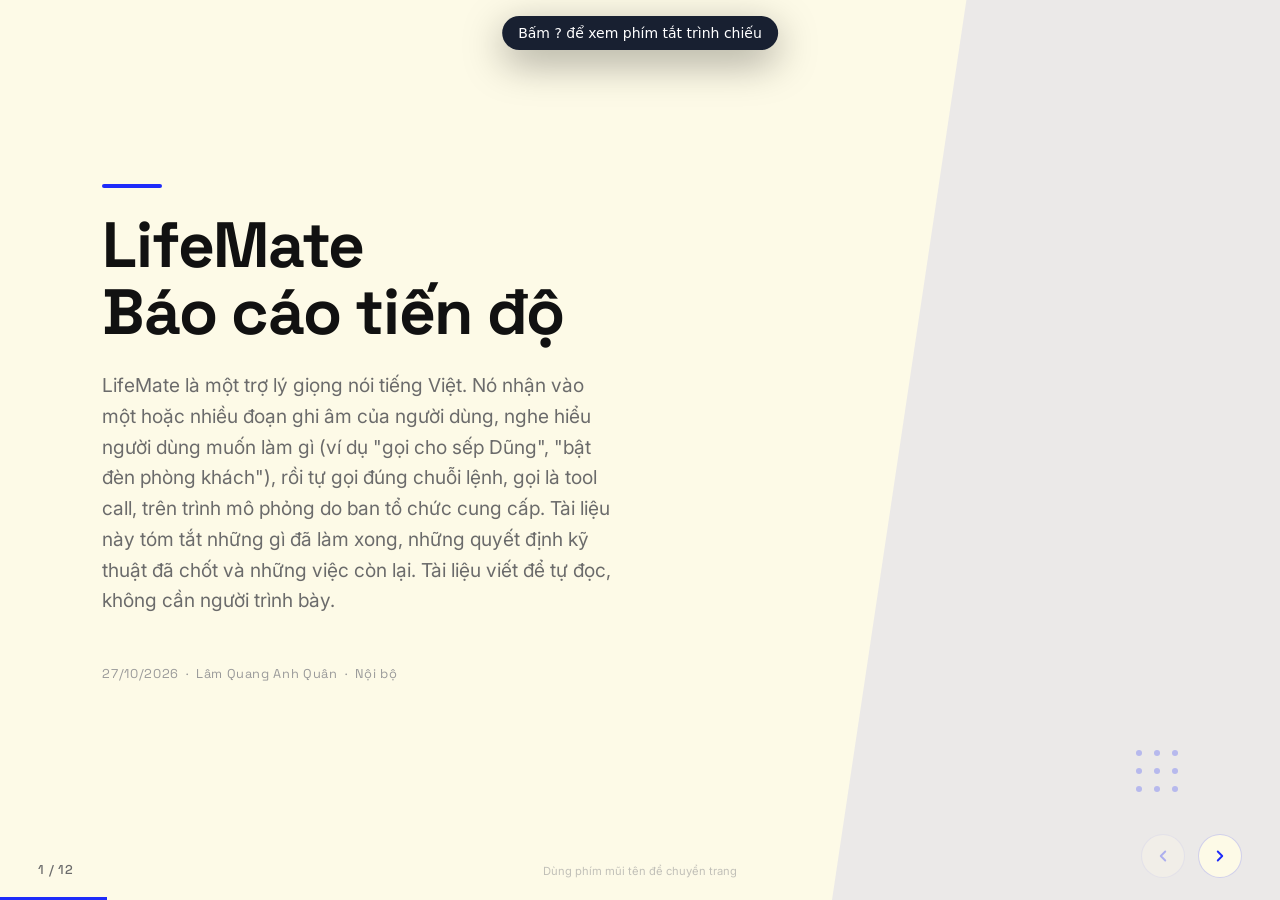
==== commit 6ebf0600: "deck: GPU experiment setup, results, error analysis and insights (slides 7-10); summary and plan upd" ====
--- a/docs/slides/progress-2026-10-27/index.html
+++ b/docs/slides/progress-2026-10-27/index.html
@@ -967,6 +967,15 @@
       border-top: 1.5px solid var(--border);
       background: var(--card-bg);
     }
+    /* Data tables for experiment slides: same card border/radius and type scale as detail blocks */
+    .data-table { width: 100%; border-collapse: separate; border-spacing: 0; font-size: 0.84rem; line-height: 1.45; }
+    .data-table th { font-family: 'Space Grotesk', sans-serif; font-weight: 600; font-size: 0.72rem; letter-spacing: 0.06em;
+      text-transform: uppercase; color: var(--primary); text-align: left; padding: 0.45rem 0.7rem; border-bottom: 1.5px solid var(--border); }
+    .data-table td { padding: 0.42rem 0.7rem; border-bottom: 1px solid var(--accent-light); color: var(--text); vertical-align: top; }
+    .data-table td.num { font-family: 'Space Grotesk', sans-serif; font-weight: 600; white-space: nowrap; }
+    .data-table tr:last-child td { border-bottom: 0; }
+    .data-table .muted { color: var(--text-muted); }
+    .layout-detail .detail-block p.lead-in { font-size: 0.86rem; line-height: 1.55; color: var(--text-muted); margin: 0 0 0.5rem; }
   </style>
 </head>
 <body>
@@ -995,14 +1004,14 @@
         <span class="tag">Tình hình đến 27/10</span>
       </div>
       <div class="slide-content">
-        <h2>Phần mềm đã chạy được trọn vẹn từ đầu đến cuối; những việc cần máy có GPU thì chưa làm</h2>
+        <h2>Phần mềm đã chạy trọn vẹn, kể cả trên GPU thật; điểm của mô hình gốc còn thấp và đang được cải thiện</h2>
         <div class="metrics-row">
           <div class="metric-card">
             <div class="metric-value">100 / 100</div>
             <div class="metric-label">Điểm bài chạy thử (smoke test) với mô hình ngôn ngữ giả</div>
             <div class="metric-desc">Chúng tôi đã cho 30 mẫu chạy qua toàn bộ đường ống: đọc dữ liệu, dựng lời nhắc (prompt), gọi tool trên trình mô phỏng, rồi chấm điểm. Ở bước này mô hình ngôn ngữ được thay bằng một "mô hình giả" luôn trả lời đúng đáp án. Kết quả 100 điểm chứng minh mọi đoạn ống nối với nhau không rò rỉ; nó chưa nói gì về chất lượng của mô hình thật.</div>
             <ul class="metric-supports">
-              <li>171 bài kiểm thử tự động chạy xanh trên máy thường, không cần GPU.</li>
+              <li>183 bài kiểm thử tự động chạy xanh trên máy thường, không cần GPU, và cũng chạy xanh trên Kaggle.</li>
               <li>Cách chấm điểm được viết lại giống hệt ban tổ chức: so khớp trạng thái cuối (hash) và độ trùng của các tool call (F1).</li>
               <li>Mỗi mẫu chạy đều được ghi lại đầy đủ: từng bước suy nghĩ, thời gian, số token.</li>
             </ul>
@@ -1020,19 +1029,19 @@
             <div class="metric-change positive"><span>&#10003;</span> Lý do chọn ghi đầy đủ trong tài liệu docs/approach.md</div>
           </div>
           <div class="metric-card">
-            <div class="metric-value">0 lần</div>
-            <div class="metric-label">Số lần đã chạy thật trên máy có GPU</div>
-            <div class="metric-desc">Máy phát triển hiện tại không có GPU, nên tất cả những gì liên quan đến mô hình thật mới chỉ được viết, chưa được chạy. Cụ thể là: script huấn luyện, notebook cho Kaggle và Colab, hồ sơ cấu hình cho máy thuê RunPod, và Dockerfile để đóng gói nộp bài. Tất cả đã qua kiểm thử ở mức "không có GPU", nhưng chưa có lần nào chạy với mô hình thật.</div>
+            <div class="metric-value">9,33 điểm</div>
+            <div class="metric-label">Lần chạy thật đầu tiên trên GPU (Kaggle T4), mô hình gốc chưa fine-tune</div>
+            <div class="metric-desc">Ngày 27/10 hệ thống đã chạy trọn vẹn trên GPU thật của Kaggle: vLLM, Qwen3-4B và PhoWhisper đều nạp và chạy được, 30 mẫu thử không có lỗi nào làm hỏng lần chạy. Điểm 9,33 trên 100 là điểm của mô hình gốc với prompt đầu tiên; đây là mốc xuất phát, không phải kết quả cuối. Bốn trang tiếp theo trình bày thiết lập, kết quả và phân tích.</div>
             <ul class="metric-supports">
-              <li>Chưa đo thời gian nghe thật của ASR và số token của lời nhắc trên dữ liệu thật.</li>
-              <li>Chưa huấn luyện thêm (fine-tune) mô hình ngôn ngữ lần nào.</li>
-              <li>Chưa build Docker và chưa nộp bài trên tập public test.</li>
+              <li>Đã sửa ba lỗi phát hiện nhờ lần chạy này: bộ canh thời gian dừng oan, ASR chạy float32, và xung đột thư viện trên Kaggle.</li>
+              <li>Vòng lặp chỉnh prompt đang chạy trên 193 mẫu val_seen.</li>
+              <li>Chưa fine-tune lần nào, chưa build Docker, chưa nộp public test.</li>
             </ul>
             <div class="metric-change negative"><span>&#8226;</span> Hạn nộp public test là ngày 05/11</div>
           </div>
         </div>
       </div>
-      <aside class="notes">Ba con số quan trọng nhất: đường ống đã chạy được, mô hình đã chọn, GPU chưa chạy.</aside>
+      <aside class="notes">Ba con số quan trọng nhất: đường ống đã chạy được, mô hình đã chọn, và lần chạy GPU đầu tiên cho 9,33 điểm với mô hình gốc. Nhấn mạnh 9,33 là mốc xuất phát của mô hình chưa fine-tune, các trang sau giải thích vì sao thấp và đã sửa gì.</aside>
     </div>
 
     <!-- SLIDE 3: Sơ đồ toàn hệ thống -->
@@ -1189,24 +1198,219 @@
       <aside class="notes">Nếu người đọc chỉ xem một slide về lý do, là slide này.</aside>
     </div>
 
-    <!-- SLIDE 7: Việc tiếp theo -->
+    <!-- SLIDE 7: Thiết lập thử nghiệm -->
+    <div class="slide layout-detail" data-title="Thiết lập thử nghiệm" data-sec="Thử nghiệm">
+      <div class="slide-header">
+        <h4>Thử nghiệm trên GPU</h4>
+        <span class="tag">Thiết lập · 27/10</span>
+      </div>
+      <div class="slide-content">
+        <h2>Thiết lập: chạy trọn hệ thống trên GPU T4 của Kaggle bằng một kernel tự động</h2>
+        <div class="detail-body">
+          <div class="detail-col">
+            <div class="detail-block">
+              <h3>Phần cứng và phần mềm</h3>
+              <table class="data-table">
+                <tr><th>Thành phần</th><th>Giá trị</th></tr>
+                <tr><td>GPU</td><td>NVIDIA Tesla T4, 15 GB, đời sm75 (máy chấm thật là A30, 24 GB, sm80, nhanh hơn)</td></tr>
+                <tr><td>Thư viện</td><td>vLLM 0.32.0, torch 2.13 (CUDA 13.0), transformers 5.19.0</td></tr>
+                <tr><td>LLM</td><td>Qwen3-4B-Instruct-2507 gốc, chưa fine-tune, chạy float16 vì T4 không có bfloat16 nhanh</td></tr>
+                <tr><td>ASR</td><td>PhoWhisper-medium; lần đầu chạy float32, sau khi sửa chạy float16</td></tr>
+                <tr><td>Prompt</td><td>system_v0, bản đầu tiên viết trước khi có số đo</td></tr>
+                <tr><td>Bộ canh thời gian</td><td>Bản cũ: dự đoán thời gian bước tới, dừng nếu dự đoán vượt 28 giây</td></tr>
+              </table>
+            </div>
+          </div>
+          <div class="detail-col">
+            <div class="detail-block">
+              <h3>Dữ liệu và cách chạy</h3>
+              <ul>
+                <li>30 mẫu thử cố định (configs/splits/smoke.txt) lấy từ tập train, đủ ba loại đáp án: làm việc, hỏi lại, không làm gì.</li>
+                <li>Hai lượt cho mỗi lần: một lượt dùng <strong>chữ chuẩn</strong> do ban tổ chức ghi sẵn để đo riêng năng lực của LLM, một lượt dùng <strong>chữ do ASR nghe thật</strong> để đo cả hệ thống như lúc chấm.</li>
+                <li>Đo thêm chất lượng ASR trên 624 câu nói của tập val_seen, ở float32 và float16, để biết đổi độ chính xác số có làm ASR nghe kém đi không.</li>
+              </ul>
+            </div>
+            <div class="detail-block">
+              <h3>Kernel Kaggle tự động (ops/kaggle/)</h3>
+              <ul>
+                <li>Dữ liệu cuộc thi nằm trong một dataset <strong>riêng tư</strong> trên Kaggle; mã được clone từ GitHub theo một tag cố định, nên mỗi lượt chạy đúng một phiên bản mã đã biết.</li>
+                <li>Kernel tự cài thư viện, chạy bộ test, chạy agent, chấm điểm bằng bộ chấm giống ban tổ chức, rồi trả về toàn bộ trace để phân tích trên máy.</li>
+                <li>Sáu phiên bản kernel đã chạy; ba bản đầu dùng để gỡ lỗi môi trường, ba bản sau cho số đo.</li>
+              </ul>
+            </div>
+          </div>
+        </div>
+      </div>
+      <aside class="notes">Nói rõ hai điều: T4 chậm hơn máy chấm A30 nên thời gian ở đây là cận trên; và lượt chữ chuẩn tách được lỗi LLM khỏi lỗi ASR.</aside>
+    </div>
+
+    <!-- SLIDE 8: Kết quả thử nghiệm -->
+    <div class="slide layout-detail" data-title="Kết quả thử nghiệm" data-sec="Thử nghiệm">
+      <div class="slide-header">
+        <h4>Thử nghiệm trên GPU</h4>
+        <span class="tag">Kết quả · 30 mẫu</span>
+      </div>
+      <div class="slide-content">
+        <h2>Kết quả: hệ thống chạy ổn định, điểm thấp vì mô hình gốc, ASR float16 nhanh gấp ba mà không kém đi</h2>
+        <div class="detail-body">
+          <div class="detail-col">
+            <div class="detail-block">
+              <h3>Agent trên 30 mẫu thử</h3>
+              <table class="data-table">
+                <tr><th>Chỉ số</th><th>Chữ chuẩn</th><th>Chữ ASR</th></tr>
+                <tr><td>Điểm (trên 100)</td><td class="num">9,33</td><td class="num">9,33</td></tr>
+                <tr><td>Thời gian một mẫu, trung vị (p50)</td><td class="num">13,9 s</td><td class="num">14,3 s</td></tr>
+                <tr><td>Thời gian một mẫu, p95</td><td class="num">25,6 s</td><td class="num">20,7 s</td></tr>
+                <tr><td>Mẫu bị bộ canh cũ dừng sớm</td><td class="num">8</td><td class="num">18</td></tr>
+                <tr><td>Prompt dài nhất</td><td class="num">6.096 token</td><td class="num">6.016 token</td></tr>
+                <tr><td>Lệnh bị từ chối vì sai khuôn</td><td class="num">0</td><td class="num">0</td></tr>
+                <tr><td>Chọn đúng giữa làm, hỏi lại, không làm gì</td><td class="num">60%</td><td class="num">66,7%</td></tr>
+              </table>
+              <p class="lead-in" style="margin-top:0.6rem">p50 là trung vị: một nửa số mẫu nhanh hơn. p95 là mốc mà 95% số mẫu không vượt quá. Với luật 30 giây mỗi mẫu, p95 và max là hai con số cần canh.</p>
+            </div>
+          </div>
+          <div class="detail-col">
+            <div class="detail-block">
+              <h3>ASR trên 624 câu nói của val_seen</h3>
+              <table class="data-table">
+                <tr><th>Chỉ số</th><th>float32</th><th>float16</th></tr>
+                <tr><td>Tỷ lệ từ sai (WER)</td><td class="num">29,1%</td><td class="num">29,1%</td></tr>
+                <tr><td>Tỷ lệ ký tự sai (CER)</td><td class="num">16,8%</td><td class="num">16,8%</td></tr>
+                <tr><td>Thời gian nghe một mẫu, p50</td><td class="num">3,2 s</td><td class="num">1,3 s</td></tr>
+                <tr><td>Thời gian nghe một mẫu, p95</td><td class="num">11,3 s</td><td class="num">3,0 s</td></tr>
+              </table>
+              <p class="lead-in" style="margin-top:0.6rem">WER cao một phần vì ASR viết số bằng chữ ("tám giờ kém mười lăm") còn chữ chuẩn viết bằng chữ số ("8 giờ kém 15"). Ban tổ chức không chấm chữ ASR, nên phần chênh này không làm mất điểm trực tiếp.</p>
+            </div>
+            <div class="detail-block">
+              <h3>Độ ổn định</h3>
+              <p class="lead-in">Cùng prompt, cùng mô hình, chạy hai lần: 28/30 mẫu cho ra đúng cùng danh sách tool call. Hai mẫu lệch vì T4 không có chế độ tất định của vLLM (cần sm80 như A30) và vì bộ canh cũ dừng ở thời điểm khác nhau.</p>
+            </div>
+          </div>
+        </div>
+      </div>
+      <aside class="notes">Hai lượt cùng 9,33 không có nghĩa là ASR không làm mất điểm: ở mức 9 điểm, lỗi của LLM che hết lỗi nghe. Phần mất do ASR chỉ đo được sau khi fine-tune LLM.</aside>
+    </div>
+
+    <!-- SLIDE 9: Phân tích lỗi -->
+    <div class="slide layout-bars" data-title="Phân tích lỗi" data-sec="Thử nghiệm">
+      <div class="slide-header">
+        <h4>Thử nghiệm trên GPU</h4>
+        <span class="tag">Phân tích · lượt chữ chuẩn</span>
+      </div>
+      <div class="slide-content">
+        <h2>Phân tích lỗi: mô hình gốc bịa ID, thêm tham số thừa và không biết khi nào phải hỏi lại</h2>
+        <div class="bars-container" style="flex:0 0 auto; gap:0.35rem;">
+          <div class="bar-item">
+            <div class="bar-label">Trạng thái cuối sai (mẫu bị 0 điểm)</div>
+            <div class="bar-track"><div class="bar-fill" style="width: 79%"></div></div>
+            <div class="bar-pct">22/28</div>
+          </div>
+          <div class="bar-item">
+            <div class="bar-label">Đúng tool nhưng sai tham số</div>
+            <div class="bar-track"><div class="bar-fill" style="width: 68%"></div></div>
+            <div class="bar-pct">19/28</div>
+          </div>
+          <div class="bar-item">
+            <div class="bar-label">Gọi thừa hoặc gọi sai tool</div>
+            <div class="bar-track"><div class="bar-fill" style="width: 57%"></div></div>
+            <div class="bar-pct">16/28</div>
+          </div>
+          <div class="bar-item">
+            <div class="bar-label">Thiếu một tool cần gọi</div>
+            <div class="bar-track"><div class="bar-fill" style="width: 54%"></div></div>
+            <div class="bar-pct">15/28</div>
+          </div>
+          <div class="bar-item">
+            <div class="bar-label">Mẫu cần hỏi lại mà mô hình hỏi đúng</div>
+            <div class="bar-track"><div class="bar-fill" style="width: 0%"></div></div>
+            <div class="bar-pct">0/5</div>
+          </div>
+          <div class="bar-item">
+            <div class="bar-label">Mẫu cần từ chối mà mô hình từ chối đúng</div>
+            <div class="bar-track"><div class="bar-fill" style="width: 0%"></div></div>
+            <div class="bar-pct">0/2</div>
+          </div>
+        </div>
+        <div style="display:grid; grid-template-columns:1fr 1fr; gap:0.4rem 2.5rem; margin-top:1rem;">
+          <h3 style="grid-column:1 / -1; margin:0 0 0.2rem;">Bảy nguyên nhân, đọc từ từng mẫu</h3>
+          <ul class="insight-list" style="margin:0;">
+            <li><strong>Tự bịa ID</strong> như bill_12345, light_1, contact_huong thay vì gọi tool đọc trước (khoảng 10 mẫu); lần gọi sai vẫn bị tính là call thừa.</li>
+            <li><strong>Thêm tham số tuỳ chọn không ai yêu cầu</strong> như repeat, priority, location, hay bộ lọc room "living room" làm kết quả trả về rỗng.</li>
+            <li><strong>Tính giờ và ngày sai:</strong> "8 giờ kém 15 tối" thành 20:45 thay vì 19:45; "năm giờ sáng" thành 06:00; "thứ sáu" lệch ngày.</li>
+            <li><strong>Prompt v0 dặn ngược quy ước:</strong> "câu có điều kiện thì không làm gì", trong khi đáp án kiểm tra số dư rồi làm đúng nhánh.</li>
+          </ul>
+          <ul class="insight-list" style="margin:0; counter-reset: insight 4;">
+            <li><strong>Không hỏi lại</strong> khi danh bạ có hai người tên Lan, hoặc khi người dùng chỉ nói "gửi chút tiền"; mô hình tự chọn một người hay tự đặt 500.000 đồng.</li>
+            <li><strong>Không từ chối</strong> khi không app nào làm được việc, ví dụ chia sẻ file; mô hình gọi một app gần giống.</li>
+            <li><strong>Một lần hỏng JSON:</strong> guided decoding vẫn để lọt chuỗi ký tự lặp trong phần tham số.</li>
+          </ul>
+        </div>
+      </div>
+      <aside class="notes">Tỷ lệ tính trên 28 mẫu cần gọi tool (23 làm việc + 5 hỏi lại). Nguyên nhân 4 là lỗi của chính prompt, không phải của mô hình.</aside>
+    </div>
+
+    <!-- SLIDE 10: Insight -->
+    <div class="slide layout-split" data-title="Insight từ thử nghiệm" data-sec="Thử nghiệm">
+      <div class="slide-header">
+        <h4>Thử nghiệm trên GPU</h4>
+        <span class="tag">Insight và đã sửa</span>
+      </div>
+      <div class="slide-content">
+        <h2>Insight: phần mã đúng, phần cần sửa là prompt, bộ canh thời gian và cách nạp ASR</h2>
+        <div class="split-body">
+          <div class="split-left">
+            <ul class="insight-list">
+              <li><strong>Đường ống đúng, lỗi nằm ở hành vi của mô hình.</strong> Không lệnh nào bị trình mô phỏng từ chối vì sai khuôn, và LLM giả trả đáp án đúng vẫn được 100 điểm. Vậy hệ thống chuyển đi và chấm đúng mọi lệnh mô hình đưa ra; điểm thấp đến từ việc mô hình chọn lệnh sai.</li>
+              <li><strong>Bộ canh dự đoán gây mất điểm oan, đã thay bằng hạn thật.</strong> Bước đầu của mỗi mẫu mất khoảng 8 đến 14 giây vì phải đọc cả prompt, các bước sau chỉ 1 đến 3 giây. Bộ canh cũ đoán bước tới bằng p95 mọi bước nên luôn đoán khoảng 14 giây, và dừng 18/30 mẫu khi còn 12 đến 15 giây. Bản mới cho mọi bước chạy và chỉ ngắt khi chạm hạn 29 giây.</li>
+              <li><strong>ASR đang chạy float32 do mã không chỉ định kiểu số.</strong> Trên T4 điều này làm hết bộ nhớ ở 17/30 mẫu. Sau khi sửa sang float16, WER giữ nguyên 29,1% mà nghe nhanh gấp 2,5 đến 4 lần.</li>
+              <li><strong>Chữ ASR khác chữ chuẩn ở cách viết số.</strong> Vì ban tổ chức chỉ chấm tool call và trạng thái cuối, quyết định là giữ nguyên chữ ASR và cho LLM học trên chính chữ đó (bản v2).</li>
+              <li><strong>Prompt phải chốt trước khi fine-tune.</strong> Dữ liệu fine-tune được dựng bằng đúng prompt lúc chạy, nên đổi prompt sau đó là mô hình gặp thứ khác với lúc học. Vì vậy vòng lặp chỉnh prompt chạy ngay bây giờ, trước LLM v1.</li>
+            </ul>
+          </div>
+          <div class="split-right">
+            <div class="split-highlight">
+              "Ở mức 9 điểm, lỗi của LLM che hết lỗi nghe của ASR: hai lượt chữ chuẩn và chữ ASR cho cùng một điểm. Phải sửa LLM trước thì mới đo được ASR làm mất bao nhiêu."
+              <cite>Kết luận từ hai lượt chạy song song</cite>
+            </div>
+            <div class="mini-stat-row">
+              <div class="mini-stat">
+                <div class="mini-val">29 s</div>
+                <div class="mini-label">Hạn thật mỗi mẫu, thay cho dự đoán 28 s</div>
+              </div>
+              <div class="mini-stat">
+                <div class="mini-val">×3</div>
+                <div class="mini-label">ASR nhanh hơn khi chạy float16</div>
+              </div>
+              <div class="mini-stat">
+                <div class="mini-val">14</div>
+                <div class="mini-label">Quy tắc trong prompt v1</div>
+              </div>
+            </div>
+            <p style="font-size: 0.85rem; color: var(--text-muted); line-height: 1.55; margin: 0;">Prompt v1 thêm bảng lịch 14 ngày có thứ trong tuần vào phần ngữ cảnh, để mô hình tra ngày thay vì tự đếm, và viết lại quy tắc theo đúng bảy nguyên nhân ở trang trước. Lượt mốc (prompt cũ, hạn thật) và lượt 1 (prompt v1) đang chạy song song trên 193 mẫu val_seen.</p>
+          </div>
+        </div>
+      </div>
+      <aside class="notes">Mỗi insight đi kèm một thay đổi đã làm: hạn thật (commit 436fe1c), ASR float16 (39f3d9c), quyết định chữ ASR (SPEC 6.1), prompt v1 (d4519be).</aside>
+    </div>
+
+    <!-- SLIDE 11: Việc tiếp theo -->
     <div class="slide layout-timeline" data-title="Việc tiếp theo" data-sec="Kế hoạch">
       <div class="slide-header">
         <h4>Kế hoạch</h4>
         <span class="tag">Từ giờ đến 05/11</span>
       </div>
       <div class="slide-content">
-        <h2>Bốn việc còn lại phải làm theo đúng thứ tự này, và tất cả đều cần một máy có GPU</h2>
+        <h2>Bốn việc còn lại, làm theo đúng thứ tự này; bước chạy thật lần đầu đã xong ngày 27/10</h2>
         <div class="timeline-track">
           <div class="timeline-step">
             <div class="step-circle">1</div>
-            <div class="step-title">Chạy thật với vLLM lần đầu</div>
-            <div class="step-desc">Thuê một máy RunPod có GPU hoặc dùng Kaggle, rồi chạy 30 mẫu thử với mô hình thật. Mục tiêu là lấy số đo: ASR nghe mất bao lâu, lời nhắc dài bao nhiêu token, và 95% số mẫu chạy trong bao nhiêu giây so với mức trần 30 giây. Chưa cần điểm cao, chỉ cần biết hệ thống có kịp giờ hay không.</div>
+            <div class="step-title">Chỉnh prompt trên val_seen (đang chạy)</div>
+            <div class="step-desc">Mỗi lượt chạy 193 mẫu val_seen trên Kaggle, so điểm và bảng lỗi với lượt trước, giữ thay đổi nào làm điểm tăng. Khi điểm hết tăng thì chạy val_unseen một lần để kiểm tra, rồi chốt prompt. Lần chạy thật đầu tiên trên GPU đã xong ngày 27/10 và cho mốc 9,33 điểm.</div>
           </div>
           <div class="timeline-step">
             <div class="step-circle">2</div>
             <div class="step-title">Huấn luyện thêm LLM, bản v1</div>
-            <div class="step-desc">Chạy notebook Kaggle lần đầu tiên; có thể phải ghim lại phiên bản của thư viện unsloth và trl nếu bản mới nhất không tương thích. Kết quả là điểm trên tập val_unseen, dùng làm mốc để so với mô hình gốc chưa huấn luyện: nếu điểm không tăng thì phải xem lại dữ liệu trước khi đi tiếp.</div>
+            <div class="step-desc">Dựng dữ liệu huấn luyện bằng đúng prompt đã chốt, rồi chạy notebook Kaggle lần đầu tiên; có thể phải ghim lại phiên bản của thư viện unsloth và trl. Kết quả là điểm trên tập val_unseen, so với mô hình gốc cùng prompt: nếu điểm không tăng thì phải xem lại dữ liệu trước khi đi tiếp.</div>
           </div>
           <div class="timeline-step">
             <div class="step-circle">3</div>
@@ -1220,10 +1424,10 @@
           </div>
         </div>
       </div>
-      <aside class="notes">Thứ tự này cố định: đo trước, sửa sau. Không fine-tune ASR trước khi có số đo của LLM v2.</aside>
+      <aside class="notes">Thứ tự này cố định: đo trước, sửa sau. Prompt chốt trước khi fine-tune. Không fine-tune ASR trước khi có số đo của LLM v2.</aside>
     </div>
 
-    <!-- SLIDE 8: Kết -->
+    <!-- SLIDE 12: Kết -->
     <div class="slide layout-closing" data-title="Kết" data-sec="Kết">
       <div class="closing-decoration"></div>
       <div class="closing-decoration-2"></div>
@@ -1238,7 +1442,7 @@
   </div>
 
   <!-- Navigation -->
-  <div class="slide-counter"><span id="current">1</span> / <span id="total">8</span></div>
+  <div class="slide-counter"><span id="current">1</span> / <span id="total">12</span></div>
   <div class="keyboard-hint">Dùng phím mũi tên để chuyển trang</div>
   <div class="progress-bar" id="progress"></div>
   <div class="nav-controls">
